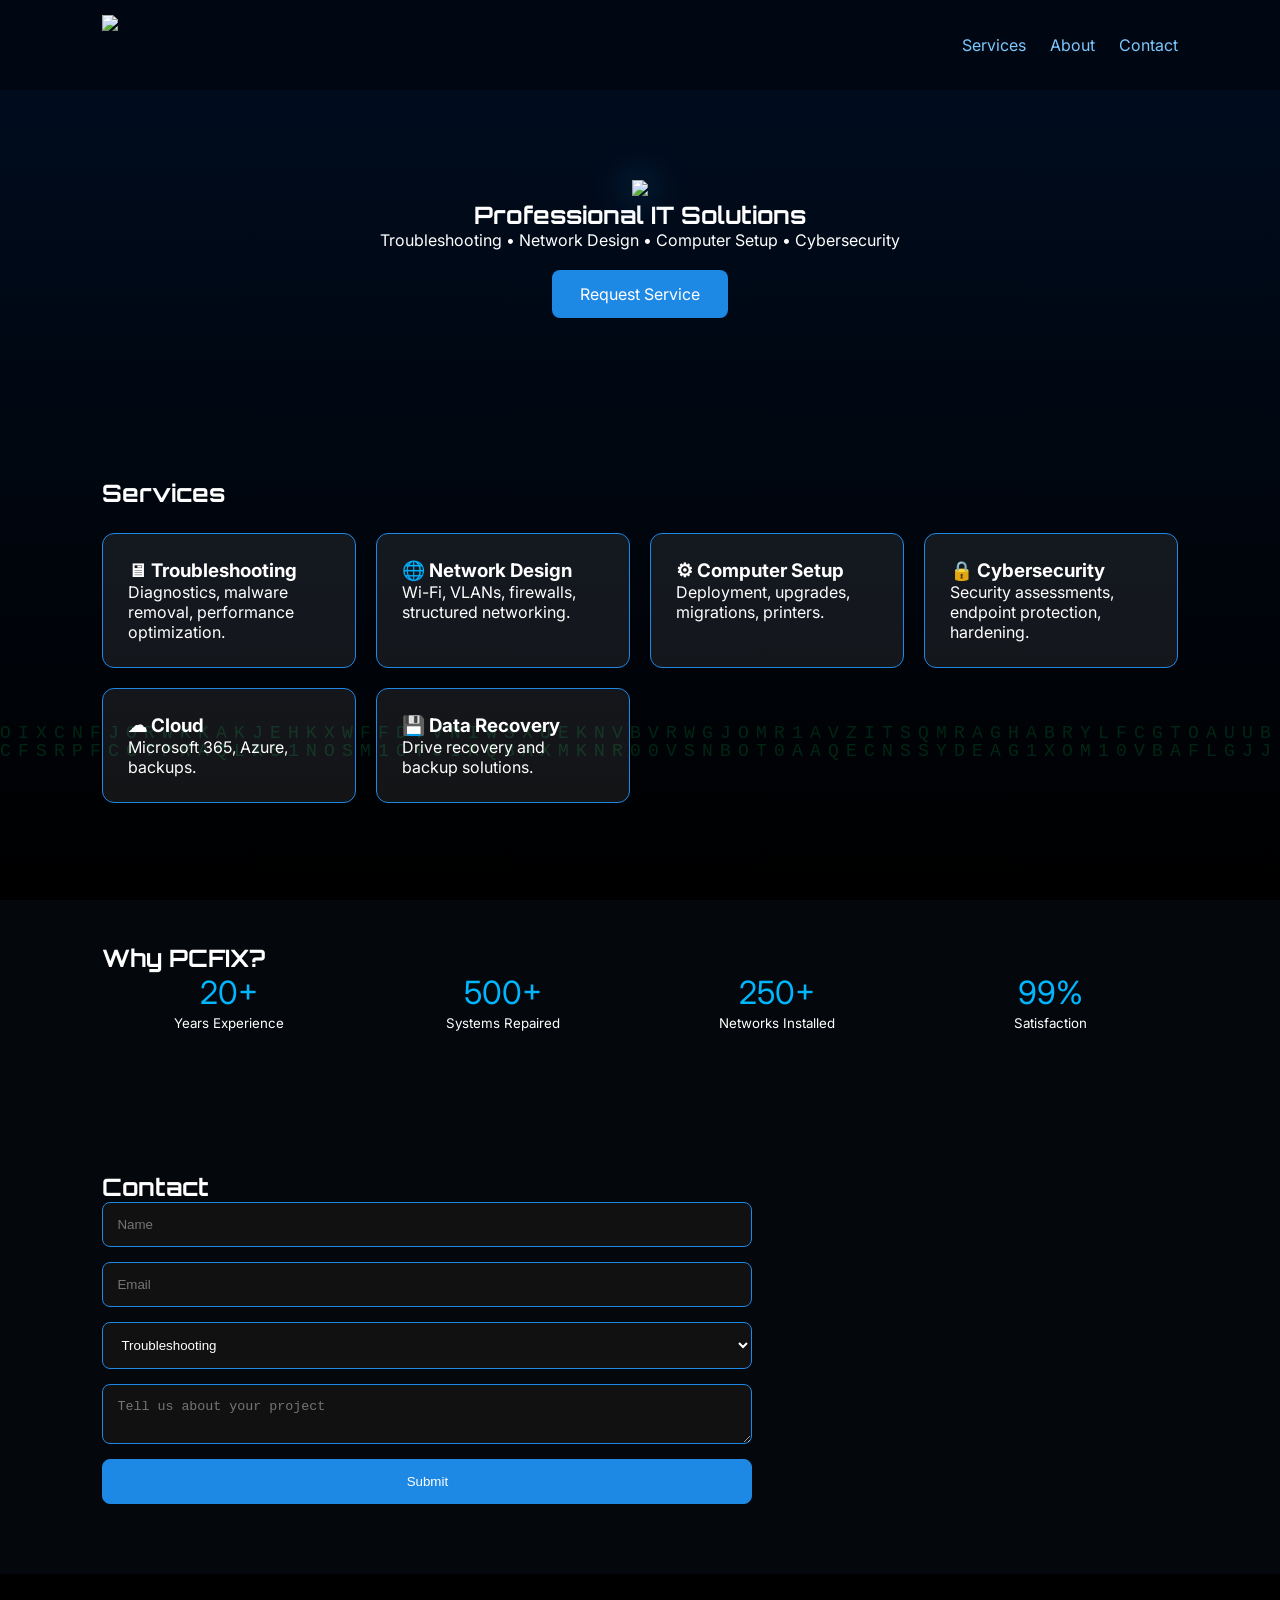
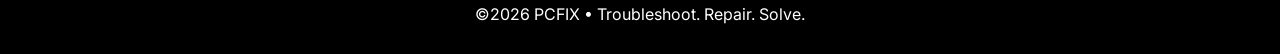
==== index.html @ c4407147 "Add files via upload" ====
<!DOCTYPE html><html lang="en"><head>
<meta charset="UTF-8"><meta name="viewport" content="width=device-width,initial-scale=1">
<title>PCFIX | Professional IT Solutions</title>
<link rel="stylesheet" href="style.css">
<link rel="preconnect" href="https://fonts.googleapis.com">
<link href="https://fonts.googleapis.com/css2?family=Orbitron:wght@500;700&family=Inter:wght@300;400;600&display=swap" rel="stylesheet">
</head><body>
<canvas id="matrix"></canvas>
<div id="progress"></div>
<header><nav>
<img src="assets/logo.png" class="logo">
<ul><li><a href="#services">Services</a></li><li><a href="#about">About</a></li><li><a href="#contact">Contact</a></li></ul>
</nav></header>
<section class="hero">
<img src="assets/logo.png" class="heroLogo">
<h1>Professional IT Solutions</h1>
<p>Troubleshooting • Network Design • Computer Setup • Cybersecurity</p>
<a class="btn" href="#contact">Request Service</a>
</section>
<section id="services"><h2>Services</h2><div class="grid">
<div class="card"><h3>🖥 Troubleshooting</h3><p>Diagnostics, malware removal, performance optimization.</p></div>
<div class="card"><h3>🌐 Network Design</h3><p>Wi-Fi, VLANs, firewalls, structured networking.</p></div>
<div class="card"><h3>⚙ Computer Setup</h3><p>Deployment, upgrades, migrations, printers.</p></div>
<div class="card"><h3>🔒 Cybersecurity</h3><p>Security assessments, endpoint protection, hardening.</p></div>
<div class="card"><h3>☁ Cloud</h3><p>Microsoft 365, Azure, backups.</p></div>
<div class="card"><h3>💾 Data Recovery</h3><p>Drive recovery and backup solutions.</p></div>
</div></section>
<section id="about"><h2>Why PCFIX?</h2>
<div class="stats">
<div><span>20+</span><small>Years Experience</small></div>
<div><span>500+</span><small>Systems Repaired</small></div>
<div><span>250+</span><small>Networks Installed</small></div>
<div><span>99%</span><small>Satisfaction</small></div>
</div>
</section>
<section id="contact"><h2>Contact</h2>
<form><input placeholder="Name"><input placeholder="Email"><select><option>Troubleshooting</option><option>Network Design</option><option>Computer Setup</option></select><textarea placeholder="Tell us about your project"></textarea><button>Submit</button></form>
</section>
<footer>©2026 PCFIX • Troubleshoot. Repair. Solve.</footer>
<script src="script.js"></script></body></html>
---- style.css ----
*{margin:0;padding:0;box-sizing:border-box}body{font-family:Inter,sans-serif;background:#04070b;color:#fff}#matrix{position:fixed;inset:0;z-index:-2;background:#000}body:before{content:'';position:fixed;inset:0;background:linear-gradient(rgba(0,20,50,.65),rgba(0,0,0,.9));z-index:-1}#progress{position:fixed;top:0;left:0;height:4px;background:#00b7ff;width:0;z-index:5}nav{display:flex;justify-content:space-between;align-items:center;padding:15px 8%;background:rgba(0,0,0,.4);backdrop-filter:blur(8px)}.logo{height:60px}.hero{text-align:center;padding:90px 10%}.heroLogo{width:320px;max-width:90%;filter:drop-shadow(0 0 20px #1e88e5)}h1,h2{font-family:Orbitron,sans-serif}.btn{display:inline-block;margin-top:20px;padding:14px 28px;background:#1e88e5;color:#fff;text-decoration:none;border-radius:8px;transition:.3s}.btn:hover,.card:hover,button:hover{box-shadow:0 0 20px #00b7ff;transform:translateY(-4px)}section{padding:70px 8%}.grid{display:grid;grid-template-columns:repeat(auto-fit,minmax(240px,1fr));gap:20px;margin-top:25px}.card{padding:25px;background:rgba(255,255,255,.08);border:1px solid #1e88e5;border-radius:12px;transition:.3s}.stats{display:grid;grid-template-columns:repeat(auto-fit,minmax(150px,1fr));gap:20px;text-align:center}.stats span{display:block;font-size:2rem;color:#00b7ff}form{display:grid;gap:15px;max-width:650px}input,select,textarea,button{padding:14px;border-radius:8px;border:1px solid #1e88e5;background:#111;color:#fff}button{background:#1e88e5;cursor:pointer}footer{text-align:center;padding:30px;background:#000}ul{display:flex;gap:24px;list-style:none}a{color:#7dc8ff;text-decoration:none}
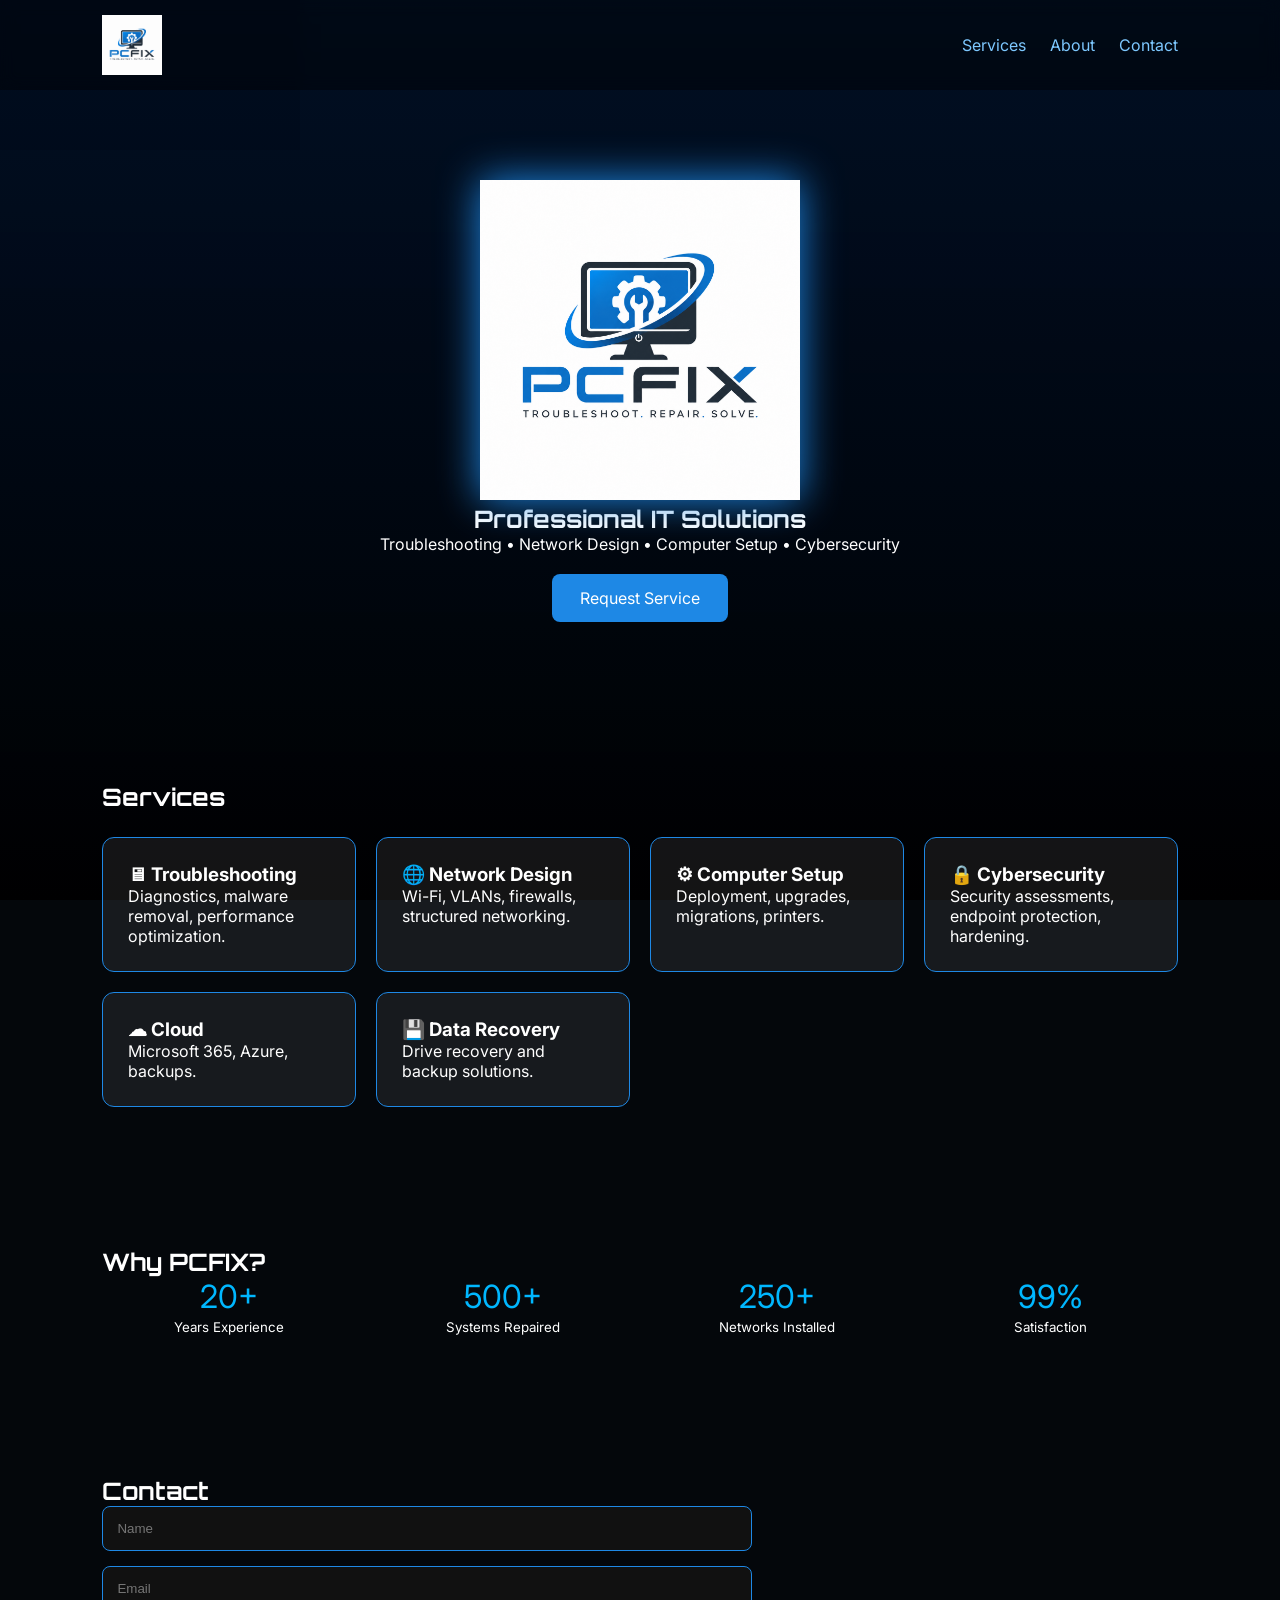
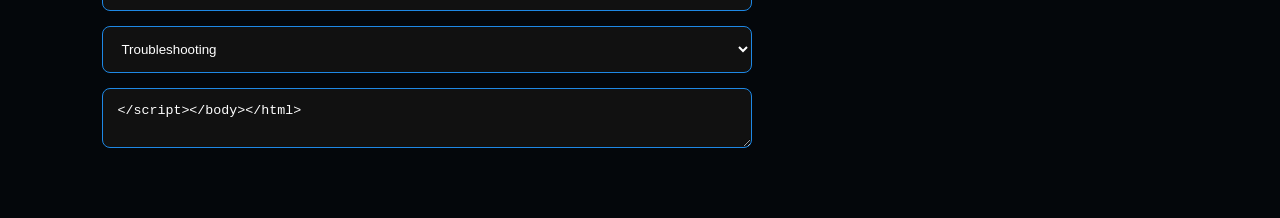
==== commit b9db2236: "Fix logo image paths - update from assets/logo.png to logo.png" ====
--- a/index.html
+++ b/index.html
@@ -8,11 +8,11 @@
 <canvas id="matrix"></canvas>
 <div id="progress"></div>
 <header><nav>
-<img src="assets/logo.png" class="logo">
+<img src="logo.png" class="logo">
 <ul><li><a href="#services">Services</a></li><li><a href="#about">About</a></li><li><a href="#contact">Contact</a></li></ul>
 </nav></header>
 <section class="hero">
-<img src="assets/logo.png" class="heroLogo">
+<img src="logo.png" class="heroLogo">
 <h1>Professional IT Solutions</h1>
 <p>Troubleshooting • Network Design • Computer Setup • Cybersecurity</p>
 <a class="btn" href="#contact">Request Service</a>
@@ -34,7 +34,7 @@
 </div>
 </section>
 <section id="contact"><h2>Contact</h2>
-<form><input placeholder="Name"><input placeholder="Email"><select><option>Troubleshooting</option><option>Network Design</option><option>Computer Setup</option></select><textarea placeholder="Tell us about your project"></textarea><button>Submit</button></form>
+<form><input placeholder="Name"><input placeholder="Email"><select><option>Troubleshooting</option><option>Network Design</option><option>Computer Setup</option></select><textarea placeholder="Tel[...]
 </section>
 <footer>©2026 PCFIX • Troubleshoot. Repair. Solve.</footer>
 <script src="script.js"></script></body></html>
